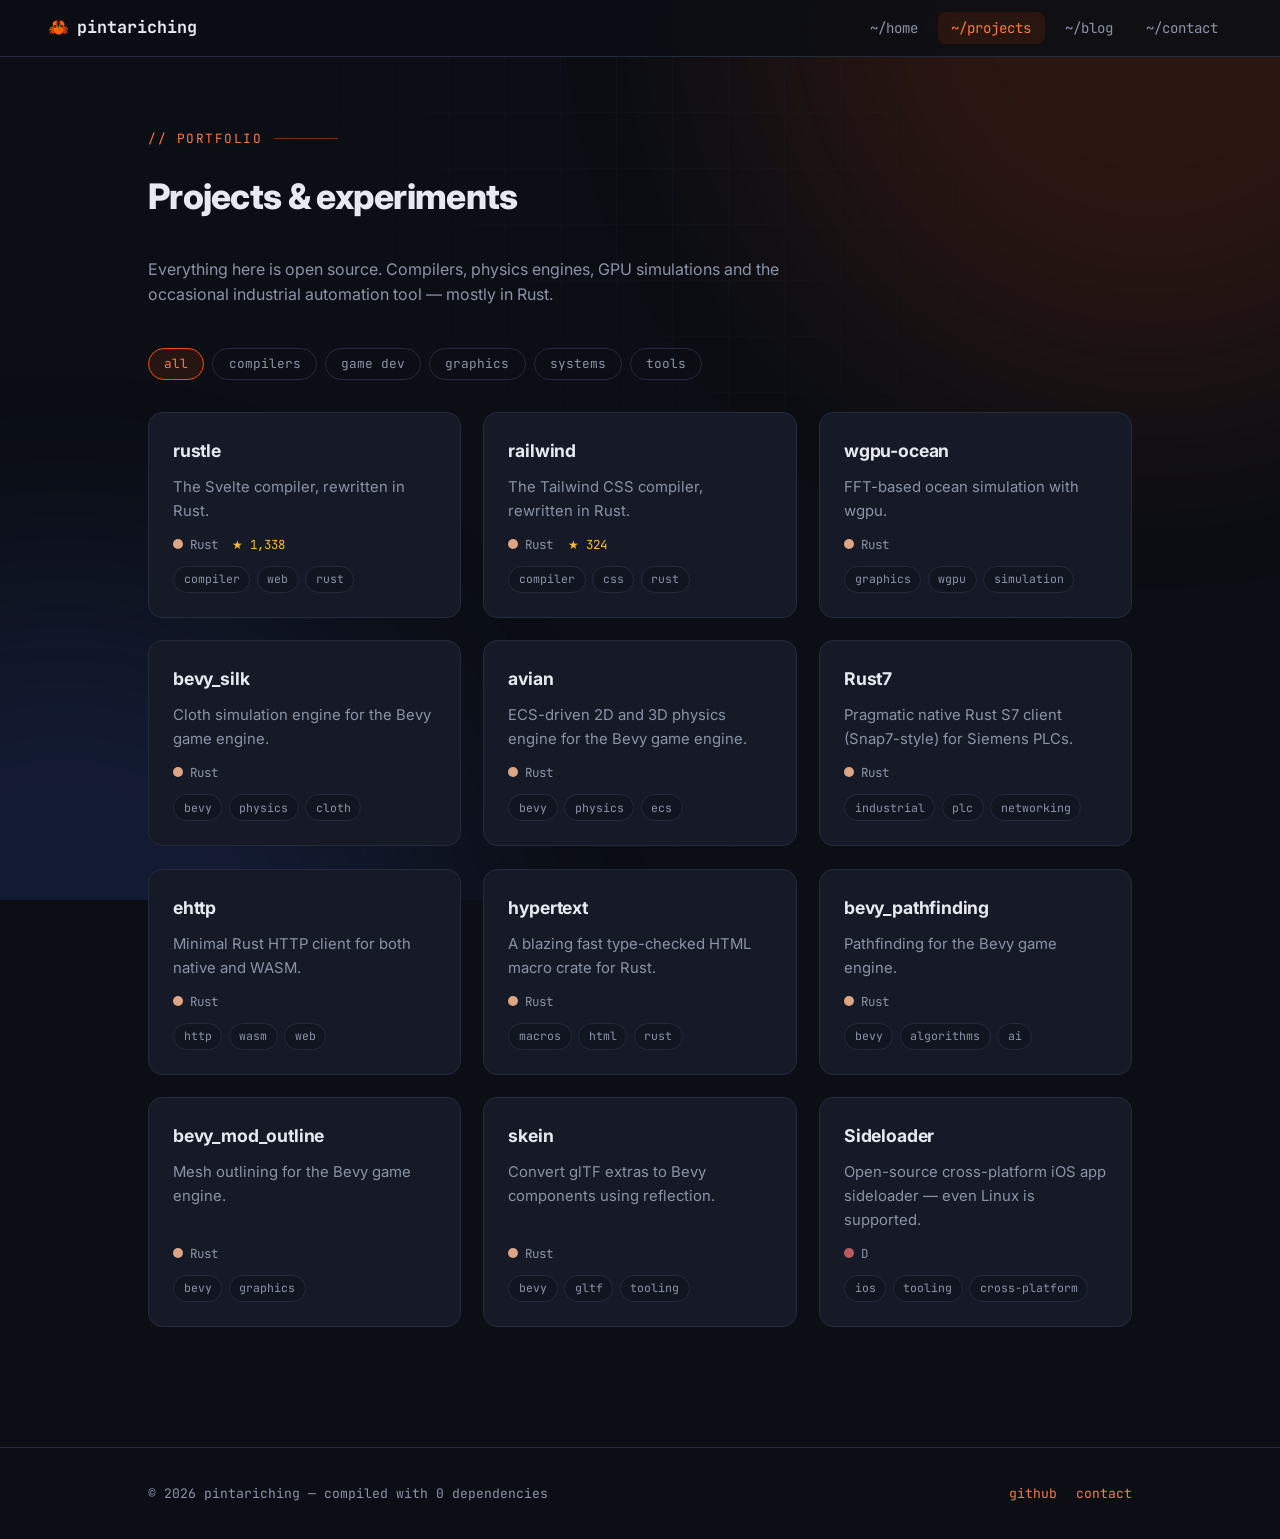
==== projects.html @ 5fb491c3 "Add personal website: home, projects, blog, contact Co-authored-by: pintariching <pintariching@users" ====
<!DOCTYPE html>
<html lang="en">
<head>
  <meta charset="UTF-8">
  <meta name="viewport" content="width=device-width, initial-scale=1.0">
  <title>Projects — pintariching</title>
  <meta name="description" content="Projects and portfolio of pintariching — compilers, game engine tech, graphics and systems programming in Rust.">
  <link rel="preconnect" href="https://fonts.googleapis.com">
  <link rel="preconnect" href="https://fonts.gstatic.com" crossorigin>
  <link href="https://fonts.googleapis.com/css2?family=Inter:wght@400;600;700;800;900&family=JetBrains+Mono:wght@400;600;700&display=swap" rel="stylesheet">
  <link rel="stylesheet" href="assets/css/style.css">
  <link rel="icon" href="data:image/svg+xml,<svg xmlns='http://www.w3.org/2000/svg' viewBox='0 0 100 100'><text y='.9em' font-size='90'>🦀</text></svg>">
</head>
<body>
  <div class="bg-fx">
    <div class="glow glow-1"></div>
    <div class="glow glow-2"></div>
    <div class="grid"></div>
  </div>

  <nav class="nav">
    <a class="logo" href="index.html"><span class="crab">🦀</span> pintariching</a>
    <ul>
      <li><a href="index.html">~/home</a></li>
      <li><a href="projects.html">~/projects</a></li>
      <li><a href="blog.html">~/blog</a></li>
      <li><a href="contact.html">~/contact</a></li>
    </ul>
  </nav>

  <section>
    <div class="container">
      <p class="section-label">// portfolio</p>
      <h2 class="section-title">Projects &amp; experiments</h2>
      <p style="color:var(--muted);max-width:640px;margin-bottom:2.5rem">
        Everything here is open source. Compilers, physics engines, GPU simulations and the occasional
        industrial automation tool — mostly in Rust.
      </p>
      <div class="filter-row" id="filters"></div>
      <div class="grid-3" id="project-grid"></div>
    </div>
  </section>

  <footer>
    <div class="container">
      <span>© <span id="year"></span> pintariching — compiled with 0 dependencies</span>
      <div class="socials">
        <a href="https://github.com/pintariching">github</a>
        <a href="contact.html">contact</a>
      </div>
    </div>
  </footer>

  <script src="assets/js/projects-data.js"></script>
  <script src="assets/js/main.js"></script>
  <script>
    const grid = document.getElementById("project-grid");
    const filterRow = document.getElementById("filters");

    function cardHtml(p) {
      return `
        <div class="card reveal" data-category="${p.category}">
          <h3><a href="${p.url}">${p.name}</a></h3>
          <p>${p.description}</p>
          <div class="meta">
            <span><span class="lang-dot" style="background:${p.langColor}"></span> ${p.language}</span>
            ${p.stars ? `<span class="stars">★ ${p.stars.toLocaleString()}</span>` : ""}
          </div>
          <div class="tags">${p.tags.map(t => `<span class="tag">${t}</span>`).join("")}</div>
        </div>`;
    }

    function render(cat) {
      const items = cat === "all" ? PROJECTS : PROJECTS.filter(p => p.category === cat);
      grid.innerHTML = items.map(cardHtml).join("");
      document.querySelectorAll(".reveal").forEach(el => el.classList.add("visible"));
    }

    CATEGORIES.forEach((c, i) => {
      const btn = document.createElement("button");
      btn.className = "filter-btn" + (i === 0 ? " active" : "");
      btn.textContent = c.label;
      btn.addEventListener("click", () => {
        document.querySelectorAll(".filter-btn").forEach(b => b.classList.remove("active"));
        btn.classList.add("active");
        render(c.id);
      });
      filterRow.appendChild(btn);
    });

    render("all");
  </script>
</body>
</html>
---- assets/css/style.css ----
/* ============================================================
   pintariching.dev — hand-rolled CSS, no frameworks
   ============================================================ */

:root {
  --bg: #0b0e14;
  --bg-soft: #11151f;
  --panel: #151a26;
  --panel-hover: #1a2130;
  --border: #232b3d;
  --text: #e6e9f0;
  --muted: #8b93a7;
  --accent: #f74c00;        /* rust orange */
  --accent-soft: #ff7a3d;
  --accent-glow: rgba(247, 76, 0, 0.35);
  --green: #3ddc84;
  --mono: "JetBrains Mono", "Fira Code", ui-monospace, SFMono-Regular, Menlo, Consolas, monospace;
  --sans: "Inter", -apple-system, BlinkMacSystemFont, "Segoe UI", Roboto, sans-serif;
}

* { margin: 0; padding: 0; box-sizing: border-box; }

html { scroll-behavior: smooth; }

body {
  background: var(--bg);
  color: var(--text);
  font-family: var(--sans);
  line-height: 1.6;
  min-height: 100vh;
  overflow-x: hidden;
}

::selection { background: var(--accent); color: #fff; }

a { color: var(--accent-soft); text-decoration: none; transition: color 0.15s ease; }
a:hover { color: #ffa070; }

img { max-width: 100%; }

/* ---------- ambient background ---------- */

.bg-fx {
  position: fixed;
  inset: 0;
  z-index: -1;
  overflow: hidden;
  pointer-events: none;
}

.bg-fx .glow {
  position: absolute;
  width: 60vmax;
  height: 60vmax;
  border-radius: 50%;
  filter: blur(120px);
  opacity: 0.14;
}

.bg-fx .glow-1 {
  background: var(--accent);
  top: -30vmax; right: -20vmax;
  animation: drift 26s ease-in-out infinite alternate;
}

.bg-fx .glow-2 {
  background: #4c6ef5;
  bottom: -35vmax; left: -25vmax;
  animation: drift 32s ease-in-out infinite alternate-reverse;
}

@keyframes drift {
  from { transform: translate(0, 0) scale(1); }
  to   { transform: translate(8vmax, 6vmax) scale(1.15); }
}

.bg-fx .grid {
  position: absolute;
  inset: 0;
  background-image:
    linear-gradient(var(--border) 1px, transparent 1px),
    linear-gradient(90deg, var(--border) 1px, transparent 1px);
  background-size: 56px 56px;
  opacity: 0.18;
  mask-image: radial-gradient(ellipse at 50% 0%, #000 0%, transparent 70%);
  -webkit-mask-image: radial-gradient(ellipse at 50% 0%, #000 0%, transparent 70%);
}

/* ---------- nav ---------- */

.nav {
  position: sticky;
  top: 0;
  z-index: 100;
  display: flex;
  align-items: center;
  justify-content: space-between;
  padding: 0.9rem clamp(1.2rem, 5vw, 3rem);
  background: rgba(11, 14, 20, 0.8);
  backdrop-filter: blur(12px);
  border-bottom: 1px solid var(--border);
}

.nav .logo {
  font-family: var(--mono);
  font-weight: 700;
  font-size: 1.05rem;
  color: var(--text);
  display: flex;
  align-items: center;
  gap: 0.5rem;
}

.nav .logo .crab { color: var(--accent); }

.nav ul {
  display: flex;
  gap: 0.4rem;
  list-style: none;
}

.nav ul a {
  font-family: var(--mono);
  font-size: 0.88rem;
  color: var(--muted);
  padding: 0.45rem 0.85rem;
  border-radius: 8px;
  transition: all 0.15s ease;
}

.nav ul a:hover { color: var(--text); background: var(--panel); }

.nav ul a.active {
  color: var(--accent-soft);
  background: rgba(247, 76, 0, 0.1);
}

/* ---------- layout ---------- */

.container {
  max-width: 1080px;
  margin: 0 auto;
  padding: 0 clamp(1.2rem, 5vw, 3rem);
}

section { padding: 4.5rem 0; }

.section-label {
  font-family: var(--mono);
  font-size: 0.8rem;
  color: var(--accent-soft);
  letter-spacing: 0.12em;
  text-transform: uppercase;
  display: flex;
  align-items: center;
  gap: 0.75rem;
  margin-bottom: 1.2rem;
}

.section-label::after {
  content: "";
  height: 1px;
  width: 64px;
  background: var(--accent);
  opacity: 0.5;
}

h2.section-title {
  font-size: clamp(1.6rem, 4vw, 2.2rem);
  font-weight: 800;
  margin-bottom: 2rem;
  letter-spacing: -0.02em;
}

/* ---------- hero ---------- */

.hero {
  min-height: calc(100vh - 62px);
  display: flex;
  align-items: center;
  padding: 3rem 0;
}

.hero-grid {
  display: grid;
  grid-template-columns: 1.15fr 1fr;
  gap: 3.5rem;
  align-items: center;
}

.hero .kicker {
  font-family: var(--mono);
  color: var(--accent-soft);
  font-size: 0.95rem;
  margin-bottom: 1rem;
}

.hero h1 {
  font-size: clamp(2.4rem, 6vw, 4rem);
  line-height: 1.08;
  font-weight: 900;
  letter-spacing: -0.03em;
  margin-bottom: 1.4rem;
}

.hero h1 .accent { color: var(--accent); }

.hero .typed-line {
  font-family: var(--mono);
  font-size: clamp(1rem, 2.4vw, 1.25rem);
  color: var(--muted);
  min-height: 2.2em;
  margin-bottom: 2rem;
}

.hero .typed-line .cursor {
  display: inline-block;
  width: 0.6em;
  background: var(--accent);
  animation: blink 1s steps(1) infinite;
  color: transparent;
  margin-left: 2px;
}

@keyframes blink { 50% { opacity: 0; } }

.hero .cta-row { display: flex; gap: 0.9rem; flex-wrap: wrap; }

.btn {
  display: inline-flex;
  align-items: center;
  gap: 0.5rem;
  font-family: var(--mono);
  font-size: 0.92rem;
  font-weight: 600;
  padding: 0.75rem 1.4rem;
  border-radius: 10px;
  border: 1px solid var(--border);
  transition: all 0.18s ease;
  cursor: pointer;
}

.btn-primary {
  background: var(--accent);
  border-color: var(--accent);
  color: #fff;
}

.btn-primary:hover {
  background: var(--accent-soft);
  border-color: var(--accent-soft);
  color: #fff;
  box-shadow: 0 0 32px var(--accent-glow);
  transform: translateY(-2px);
}

.btn-ghost { color: var(--text); background: transparent; }
.btn-ghost:hover { border-color: var(--accent); color: var(--accent-soft); transform: translateY(-2px); }

/* terminal window */

.terminal {
  background: var(--panel);
  border: 1px solid var(--border);
  border-radius: 14px;
  overflow: hidden;
  box-shadow: 0 24px 60px rgba(0, 0, 0, 0.45);
  font-family: var(--mono);
  font-size: 0.88rem;
  animation: float 7s ease-in-out infinite;
}

@keyframes float {
  0%, 100% { transform: translateY(0); }
  50% { transform: translateY(-10px); }
}

.terminal .term-bar {
  display: flex;
  align-items: center;
  gap: 0.5rem;
  padding: 0.7rem 1rem;
  background: var(--bg-soft);
  border-bottom: 1px solid var(--border);
}

.terminal .dot { width: 12px; height: 12px; border-radius: 50%; }
.terminal .dot.r { background: #ff5f57; }
.terminal .dot.y { background: #febc2e; }
.terminal .dot.g { background: #28c840; }

.terminal .term-title {
  margin-left: auto;
  color: var(--muted);
  font-size: 0.78rem;
}

.terminal .term-body { padding: 1.2rem 1.3rem 1.5rem; line-height: 1.85; }

.terminal .prompt { color: var(--green); }
.terminal .cmd { color: var(--text); }
.terminal .out { color: var(--muted); }
.terminal .hl { color: var(--accent-soft); }

/* ---------- cards / grids ---------- */

.grid-3 {
  display: grid;
  grid-template-columns: repeat(auto-fill, minmax(280px, 1fr));
  gap: 1.4rem;
}

.card {
  background: var(--panel);
  border: 1px solid var(--border);
  border-radius: 14px;
  padding: 1.5rem;
  transition: all 0.2s ease;
  display: flex;
  flex-direction: column;
  gap: 0.7rem;
}

.card:hover {
  transform: translateY(-4px);
  border-color: rgba(247, 76, 0, 0.45);
  box-shadow: 0 16px 40px rgba(0, 0, 0, 0.35), 0 0 0 1px rgba(247, 76, 0, 0.12);
}

.card h3 { font-size: 1.1rem; font-weight: 700; letter-spacing: -0.01em; }
.card h3 a { color: var(--text); }
.card h3 a:hover { color: var(--accent-soft); }

.card p { color: var(--muted); font-size: 0.93rem; flex-grow: 1; }

.card .meta {
  display: flex;
  align-items: center;
  gap: 0.9rem;
  font-family: var(--mono);
  font-size: 0.78rem;
  color: var(--muted);
}

.card .lang-dot { width: 10px; height: 10px; border-radius: 50%; display: inline-block; }

.tags { display: flex; flex-wrap: wrap; gap: 0.4rem; }

.tag {
  font-family: var(--mono);
  font-size: 0.72rem;
  padding: 0.2rem 0.6rem;
  border-radius: 999px;
  border: 1px solid var(--border);
  color: var(--muted);
  background: var(--bg-soft);
}

.tag.hot { border-color: rgba(247, 76, 0, 0.5); color: var(--accent-soft); }

.stars { color: #febc2e; }

/* ---------- about / stats ---------- */

.about-grid {
  display: grid;
  grid-template-columns: 1.4fr 1fr;
  gap: 3rem;
  align-items: start;
}

.about-grid p { color: var(--muted); margin-bottom: 1rem; }
.about-grid p strong { color: var(--text); }

.stats {
  display: grid;
  grid-template-columns: 1fr 1fr;
  gap: 1rem;
}

.stat {
  background: var(--panel);
  border: 1px solid var(--border);
  border-radius: 12px;
  padding: 1.2rem;
  text-align: center;
}

.stat .num {
  font-family: var(--mono);
  font-size: 1.7rem;
  font-weight: 800;
  color: var(--accent-soft);
}

.stat .lbl { font-size: 0.8rem; color: var(--muted); }

/* ---------- blog ---------- */

.post-list { display: flex; flex-direction: column; gap: 1rem; }

.post-item {
  display: block;
  background: var(--panel);
  border: 1px solid var(--border);
  border-radius: 14px;
  padding: 1.5rem 1.7rem;
  transition: all 0.2s ease;
}

.post-item:hover {
  transform: translateX(6px);
  border-color: rgba(247, 76, 0, 0.45);
}

.post-item .post-meta {
  font-family: var(--mono);
  font-size: 0.78rem;
  color: var(--muted);
  display: flex;
  gap: 1rem;
  flex-wrap: wrap;
  margin-bottom: 0.5rem;
}

.post-item h3 { font-size: 1.25rem; margin-bottom: 0.4rem; }
.post-item h3 a { color: var(--text); }
.post-item h3 a:hover { color: var(--accent-soft); }
.post-item p { color: var(--muted); font-size: 0.95rem; }

/* article */

.article {
  background: var(--panel);
  border: 1px solid var(--border);
  border-radius: 16px;
  padding: clamp(1.5rem, 4vw, 3rem);
  max-width: 820px;
  margin: 0 auto;
}

.article h1 { font-size: clamp(1.7rem, 4vw, 2.4rem); letter-spacing: -0.02em; margin-bottom: 0.6rem; }
.article h2 { font-size: 1.45rem; margin: 2.2rem 0 0.8rem; letter-spacing: -0.01em; }
.article h3 { font-size: 1.15rem; margin: 1.6rem 0 0.6rem; }

.article p, .article ul, .article ol { color: #c3c9d6; margin-bottom: 1.1rem; }
.article ul, .article ol { padding-left: 1.4rem; }
.article li { margin-bottom: 0.35rem; }

.article code {
  font-family: var(--mono);
  font-size: 0.86em;
  background: var(--bg-soft);
  border: 1px solid var(--border);
  border-radius: 6px;
  padding: 0.12em 0.4em;
  color: var(--accent-soft);
}

.article pre {
  background: var(--bg-soft);
  border: 1px solid var(--border);
  border-radius: 12px;
  padding: 1.1rem 1.3rem;
  overflow-x: auto;
  margin-bottom: 1.3rem;
}

.article pre code {
  background: none;
  border: none;
  padding: 0;
  color: #cdd3e0;
  font-size: 0.86rem;
  line-height: 1.7;
}

.article blockquote {
  border-left: 3px solid var(--accent);
  padding: 0.4rem 0 0.4rem 1.2rem;
  margin-bottom: 1.2rem;
  color: var(--muted);
  font-style: italic;
}

.article img { border-radius: 12px; margin-bottom: 1.2rem; }

.article hr { border: none; border-top: 1px solid var(--border); margin: 2rem 0; }

.article .article-meta {
  font-family: var(--mono);
  font-size: 0.82rem;
  color: var(--muted);
  display: flex;
  gap: 1rem;
  flex-wrap: wrap;
  margin-bottom: 2rem;
  padding-bottom: 1.2rem;
  border-bottom: 1px solid var(--border);
}

/* ---------- contact ---------- */

.contact-grid {
  display: grid;
  grid-template-columns: 1fr 1.2fr;
  gap: 3rem;
  align-items: start;
}

.contact-links { display: flex; flex-direction: column; gap: 0.8rem; }

.contact-link {
  display: flex;
  align-items: center;
  gap: 0.9rem;
  background: var(--panel);
  border: 1px solid var(--border);
  border-radius: 12px;
  padding: 1rem 1.2rem;
  color: var(--text);
  font-family: var(--mono);
  font-size: 0.9rem;
  transition: all 0.18s ease;
}

.contact-link:hover {
  border-color: rgba(247, 76, 0, 0.5);
  transform: translateX(5px);
  color: var(--text);
}

.contact-link .icon { font-size: 1.2rem; }
.contact-link span { color: var(--muted); }

.form-card {
  background: var(--panel);
  border: 1px solid var(--border);
  border-radius: 16px;
  padding: 2rem;
}

.form-card label {
  display: block;
  font-family: var(--mono);
  font-size: 0.8rem;
  color: var(--muted);
  margin-bottom: 0.4rem;
}

.form-card input,
.form-card textarea {
  width: 100%;
  background: var(--bg-soft);
  border: 1px solid var(--border);
  border-radius: 10px;
  color: var(--text);
  font-family: var(--sans);
  font-size: 0.95rem;
  padding: 0.8rem 1rem;
  margin-bottom: 1.2rem;
  transition: border-color 0.15s ease;
}

.form-card input:focus,
.form-card textarea:focus {
  outline: none;
  border-color: var(--accent);
  box-shadow: 0 0 0 3px rgba(247, 76, 0, 0.15);
}

.form-card textarea { resize: vertical; min-height: 140px; }

.form-note { font-size: 0.82rem; color: var(--muted); margin-top: 1rem; }

/* ---------- footer ---------- */

footer {
  border-top: 1px solid var(--border);
  padding: 2.2rem 0;
  margin-top: 3rem;
}

footer .container {
  display: flex;
  align-items: center;
  justify-content: space-between;
  flex-wrap: wrap;
  gap: 1rem;
  font-family: var(--mono);
  font-size: 0.82rem;
  color: var(--muted);
}

footer .socials { display: flex; gap: 1.2rem; }

/* ---------- misc ---------- */

.reveal {
  opacity: 0;
  transform: translateY(24px);
  transition: opacity 0.6s ease, transform 0.6s ease;
}

.reveal.visible { opacity: 1; transform: none; }

.loading, .empty {
  font-family: var(--mono);
  color: var(--muted);
  padding: 2rem 0;
}

.filter-row {
  display: flex;
  gap: 0.5rem;
  flex-wrap: wrap;
  margin-bottom: 2rem;
}

.filter-btn {
  font-family: var(--mono);
  font-size: 0.8rem;
  padding: 0.4rem 0.95rem;
  border-radius: 999px;
  border: 1px solid var(--border);
  background: transparent;
  color: var(--muted);
  cursor: pointer;
  transition: all 0.15s ease;
}

.filter-btn:hover { color: var(--text); border-color: var(--accent); }

.filter-btn.active {
  background: rgba(247, 76, 0, 0.12);
  border-color: var(--accent);
  color: var(--accent-soft);
}

@media (max-width: 860px) {
  .hero-grid, .about-grid, .contact-grid { grid-template-columns: 1fr; }
  .hero { min-height: auto; padding-top: 4rem; }
  .terminal { animation: none; }
}

@media (max-width: 560px) {
  .nav ul a { padding: 0.4rem 0.55rem; font-size: 0.8rem; }
  .stats { grid-template-columns: 1fr 1fr; }
}
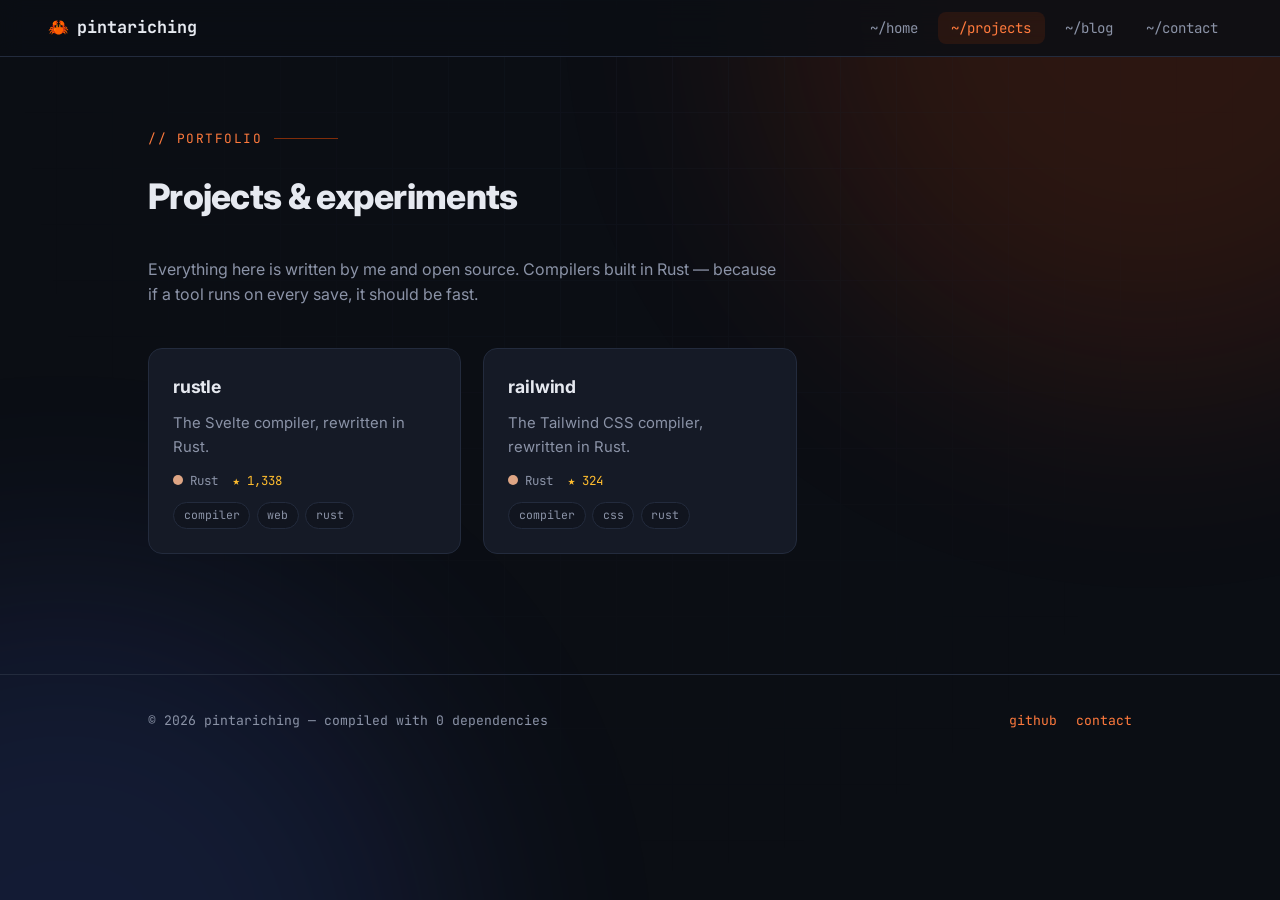
==== commit ddffe80d: "Show only original projects, add Rust and Bevy blog posts Co-authored-by: pintariching <pintariching" ====
--- a/projects.html
+++ b/projects.html
@@ -33,10 +33,9 @@
       <p class="section-label">// portfolio</p>
       <h2 class="section-title">Projects &amp; experiments</h2>
       <p style="color:var(--muted);max-width:640px;margin-bottom:2.5rem">
-        Everything here is open source. Compilers, physics engines, GPU simulations and the occasional
-        industrial automation tool — mostly in Rust.
+        Everything here is written by me and open source. Compilers built in Rust — because if a
+        tool runs on every save, it should be fast.
       </p>
-      <div class="filter-row" id="filters"></div>
       <div class="grid-3" id="project-grid"></div>
     </div>
   </section>
@@ -55,11 +54,10 @@
   <script src="assets/js/main.js"></script>
   <script>
     const grid = document.getElementById("project-grid");
-    const filterRow = document.getElementById("filters");
 
     function cardHtml(p) {
       return `
-        <div class="card reveal" data-category="${p.category}">
+        <div class="card reveal">
           <h3><a href="${p.url}">${p.name}</a></h3>
           <p>${p.description}</p>
           <div class="meta">
@@ -70,25 +68,8 @@
         </div>`;
     }
 
-    function render(cat) {
-      const items = cat === "all" ? PROJECTS : PROJECTS.filter(p => p.category === cat);
-      grid.innerHTML = items.map(cardHtml).join("");
-      document.querySelectorAll(".reveal").forEach(el => el.classList.add("visible"));
-    }
-
-    CATEGORIES.forEach((c, i) => {
-      const btn = document.createElement("button");
-      btn.className = "filter-btn" + (i === 0 ? " active" : "");
-      btn.textContent = c.label;
-      btn.addEventListener("click", () => {
-        document.querySelectorAll(".filter-btn").forEach(b => b.classList.remove("active"));
-        btn.classList.add("active");
-        render(c.id);
-      });
-      filterRow.appendChild(btn);
-    });
-
-    render("all");
+    grid.innerHTML = PROJECTS.map(cardHtml).join("");
+    document.querySelectorAll(".reveal").forEach(el => el.classList.add("visible"));
   </script>
 </body>
 </html>
